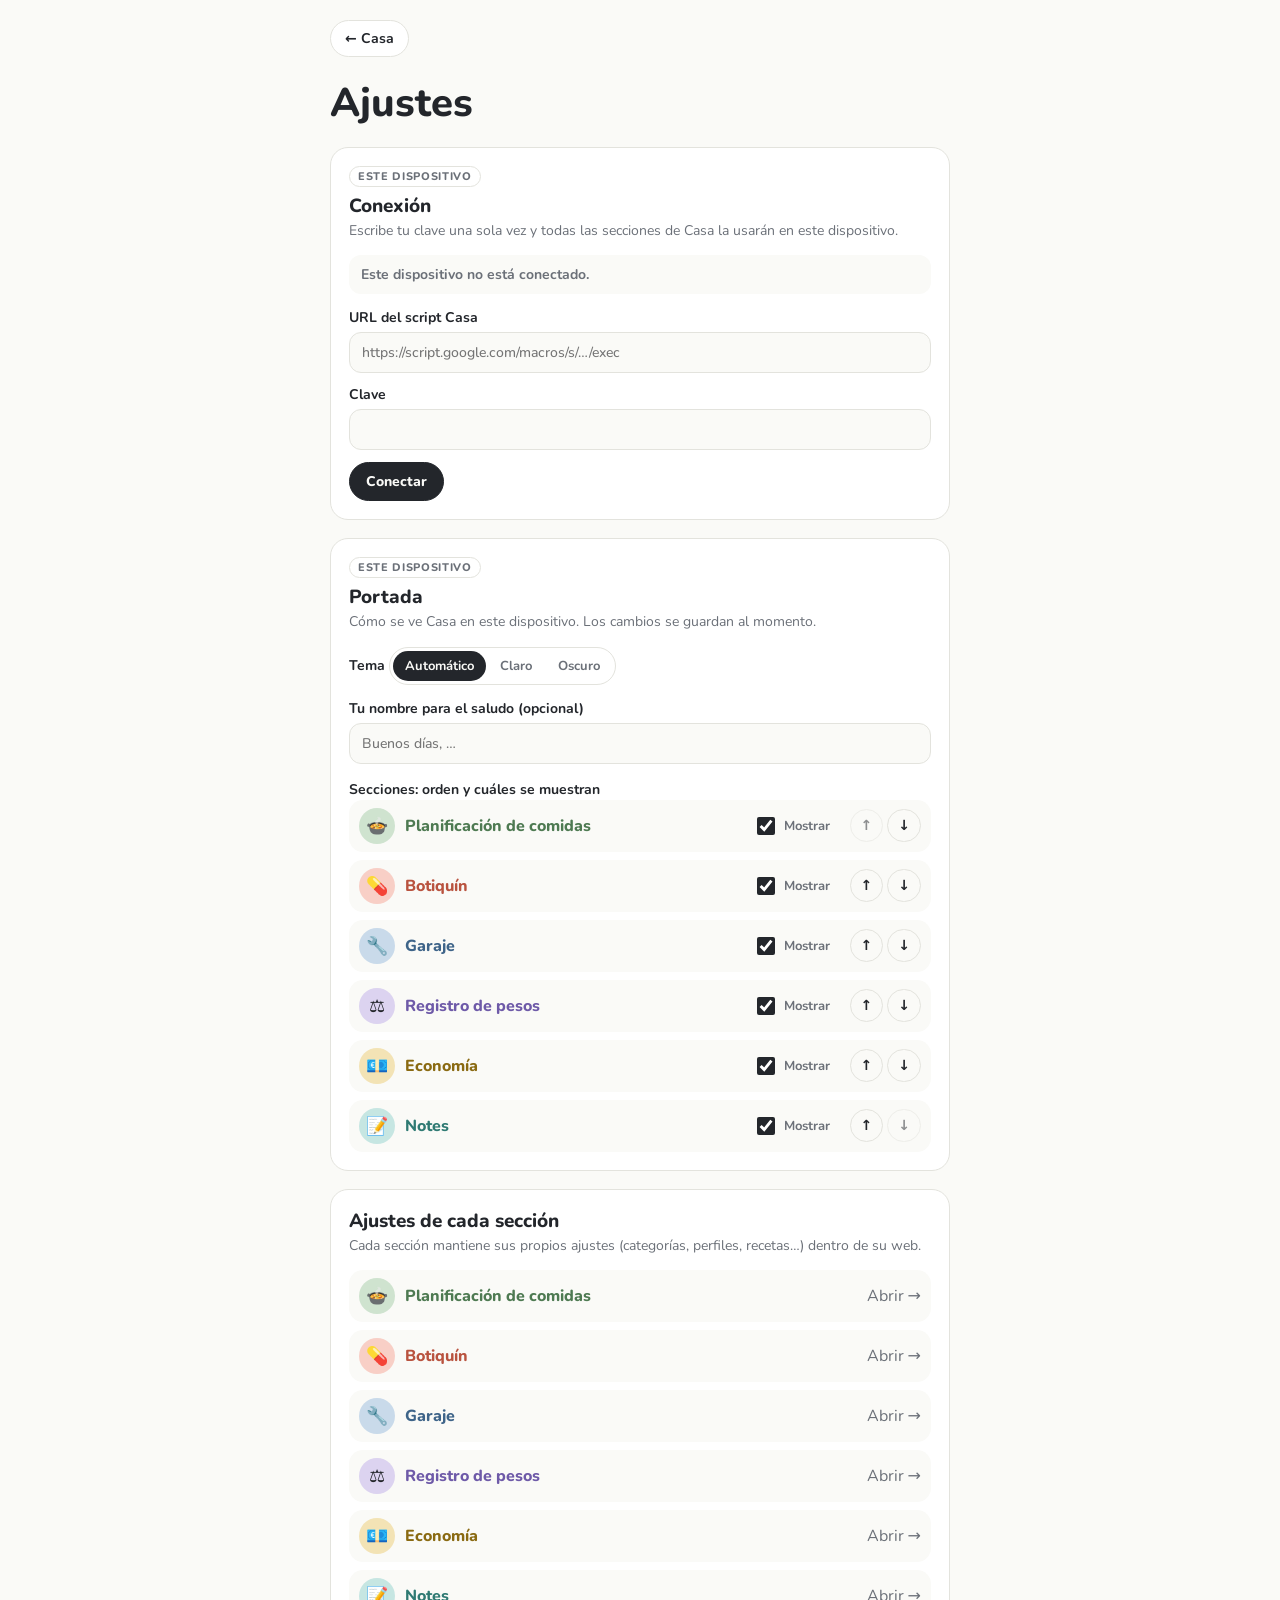
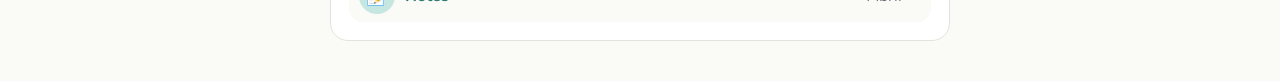
==== ajustes/index.html @ 03365c2d "Añadir script Casa con control de acceso y página de Ajustes - apps-script/: script único con clave " ====
<!doctype html>
<html lang="es">
<head>
<meta charset="utf-8">
<meta name="viewport" content="width=device-width, initial-scale=1, viewport-fit=cover">
<title>Ajustes · Casa</title>
<link rel="icon" href="data:image/svg+xml,<svg xmlns='http://www.w3.org/2000/svg' viewBox='0 0 100 100'><text y='.9em' font-size='90'>⚙️</text></svg>">
<link rel="preconnect" href="https://fonts.googleapis.com">
<link rel="preconnect" href="https://fonts.gstatic.com" crossorigin>
<link rel="stylesheet" href="https://fonts.googleapis.com/css2?family=Nunito:wght@500;700;800&display=swap">
<link rel="stylesheet" href="../comun/estilo.css">
<script src="../comun/casa.js"></script>
<style>
body { padding-block: max(20px, env(safe-area-inset-top, 0px)) max(40px, env(safe-area-inset-bottom, 0px)); font-size: 16px; }
main { max-width: 620px; margin: 0 auto; display: grid; gap: 18px; }

.top { display: flex; align-items: center; gap: 12px; }
.volver {
  display: inline-flex; align-items: center; gap: 6px; padding: 8px 14px; border-radius: 999px;
  border: 1.5px solid var(--line); background: var(--card); color: var(--fg); text-decoration: none; font-weight: 700; font-size: 14px;
}
.volver:hover, .volver:focus-visible { border-color: var(--muted); outline: none; }
h1 { margin: 6px 0 4px; font-weight: 800; font-size: clamp(30px, 7vw, 40px); line-height: 1.1; }

section {
  background: var(--card); border: 1px solid var(--line); border-radius: 18px;
  padding: 18px; display: grid; gap: 14px; min-width: 0;
}
section > header { display: grid; gap: 2px; }
h2 { margin: 0; font-size: 19px; font-weight: 800; }
.sub { margin: 0; color: var(--muted); font-size: 14px; line-height: 1.45; }
.ambito {
  justify-self: start; font-size: 11px; font-weight: 800; letter-spacing: .06em; text-transform: uppercase;
  color: var(--muted); border: 1px solid var(--line); border-radius: 999px; padding: 2px 8px; margin-bottom: 4px;
}

form { display: grid; gap: 12px; }
label.campo { display: grid; gap: 5px; font-weight: 700; font-size: 14px; }
input[type="text"], input[type="url"], input[type="password"], select {
  font: inherit; font-weight: 500; color: var(--fg); background: var(--bg);
  border: 1.5px solid var(--line); border-radius: 12px; padding: 10px 12px; width: 100%; min-width: 0;
}
input:focus-visible, select:focus-visible, button:focus-visible { outline: 2px solid var(--r3); outline-offset: 2px; }

.botones { display: flex; flex-wrap: wrap; gap: 8px; }
button {
  font: inherit; font-weight: 800; font-size: 14px; cursor: pointer;
  border-radius: 999px; padding: 9px 16px; border: 1.5px solid var(--line); background: var(--bg); color: var(--fg);
}
button.principal { background: var(--fg); color: var(--bg); border-color: var(--fg); }
button.peligro { color: var(--peligro); border-color: color-mix(in srgb, var(--peligro) 50%, transparent); }
button:disabled { opacity: .5; cursor: progress; }

.estado { margin: 0; font-size: 14px; font-weight: 700; padding: 10px 12px; border-radius: 12px; background: var(--bg); }
.estado.ok { color: var(--ok); }
.estado.error { color: var(--peligro); }
.estado.info { color: var(--muted); }

.segmentos { display: inline-flex; border: 1.5px solid var(--line); border-radius: 999px; padding: 3px; gap: 2px; flex-wrap: wrap; }
.segmentos label { position: relative; }
.segmentos input { position: absolute; opacity: 0; pointer-events: none; }
.segmentos span {
  display: block; padding: 6px 12px; border-radius: 999px; font-size: 13px; font-weight: 700; cursor: pointer; color: var(--muted);
}
.segmentos input:checked + span { background: var(--fg); color: var(--bg); }
.segmentos input:focus-visible + span { outline: 2px solid var(--r3); outline-offset: 1px; }

ul.lista { list-style: none; margin: 0; padding: 0; display: grid; gap: 8px; }
.fila {
  display: flex; align-items: center; gap: 10px; flex-wrap: wrap;
  padding: 8px 10px; border-radius: 14px; background: var(--bg);
}
.fila .emoji {
  display: grid; place-items: center; width: 36px; height: 36px; border-radius: 50%;
  background: var(--f); font-size: 18px; flex: none;
}
.fila .nombre { font-weight: 800; color: var(--r); flex: 1 1 140px; min-width: 0; }
.mover { display: flex; gap: 4px; }
.mover button, .visible { padding: 6px 10px; }
.visible { display: flex; align-items: center; gap: 6px; font-size: 13px; font-weight: 700; color: var(--muted); }
.visible input { width: 18px; height: 18px; accent-color: var(--fg); }

.clave-nueva {
  display: grid; gap: 8px; padding: 12px; border-radius: 14px;
  border: 2px dashed var(--ok); background: color-mix(in srgb, var(--ok) 8%, var(--bg));
}
.clave-nueva code { font-size: 22px; font-weight: 800; letter-spacing: .05em; word-break: break-all; font-family: ui-monospace, "SF Mono", Menlo, monospace; }

.registro { font-size: 14px; }
.registro .fila { display: grid; grid-template-columns: auto 1fr; gap: 2px 12px; }
.registro time { font-weight: 800; font-variant-numeric: tabular-nums; }
.registro .det { color: var(--muted); min-width: 0; overflow-wrap: anywhere; }
.vacio { color: var(--muted); font-size: 14px; margin: 0; }

.interruptor { display: flex; align-items: center; gap: 10px; font-weight: 700; font-size: 14px; cursor: pointer; }
.interruptor input { width: 20px; height: 20px; accent-color: var(--ok); }

.enlaces a { color: inherit; text-decoration: none; }
.enlaces a:hover .nombre, .enlaces a:focus-visible .nombre { text-decoration: underline; }
.enlaces .flecha { color: var(--muted); }
</style>
</head>
<body>
<main>
  <div class="top"><a class="volver" href="../">← Casa</a></div>
  <h1>Ajustes</h1>

  <!-- Conexión -->
  <section id="sec-conexion" aria-labelledby="t-conexion">
    <header>
      <span class="ambito">Este dispositivo</span>
      <h2 id="t-conexion">Conexión</h2>
      <p class="sub">Escribe tu clave una sola vez y todas las secciones de Casa la usarán en este dispositivo.</p>
    </header>
    <p class="estado info" id="estado-conexion">Este dispositivo no está conectado.</p>
    <form id="f-conexion" autocomplete="off">
      <label class="campo" id="campo-url">URL del script Casa
        <input type="url" id="i-url" name="url" placeholder="https://script.google.com/macros/s/…/exec" required>
      </label>
      <label class="campo">Clave
        <input type="password" id="i-clave" name="clave" required autocomplete="current-password">
      </label>
      <div class="botones">
        <button type="submit" class="principal" id="b-conectar">Conectar</button>
        <button type="button" class="peligro" id="b-desconectar" hidden>Desconectar este dispositivo</button>
      </div>
    </form>
  </section>

  <!-- Portada -->
  <section aria-labelledby="t-portada">
    <header>
      <span class="ambito">Este dispositivo</span>
      <h2 id="t-portada">Portada</h2>
      <p class="sub">Cómo se ve Casa en este dispositivo. Los cambios se guardan al momento.</p>
    </header>
    <div class="campo" role="group" aria-labelledby="l-tema">
      <span id="l-tema" style="font-weight:700;font-size:14px">Tema</span>
      <div class="segmentos" id="tema">
        <label><input type="radio" name="tema" id="tema-auto" value="auto"><span>Automático</span></label>
        <label><input type="radio" name="tema" id="tema-claro" value="claro"><span>Claro</span></label>
        <label><input type="radio" name="tema" id="tema-oscuro" value="oscuro"><span>Oscuro</span></label>
      </div>
    </div>
    <label class="campo">Tu nombre para el saludo (opcional)
      <input type="text" id="i-nombre" maxlength="30" placeholder="Buenos días, …">
    </label>
    <div class="campo">
      <span style="font-weight:700;font-size:14px">Secciones: orden y cuáles se muestran</span>
      <ul class="lista" id="lista-portada"></ul>
    </div>
  </section>

  <!-- Pareja (solo administrador) -->
  <section id="sec-pareja" aria-labelledby="t-pareja" hidden>
    <header>
      <span class="ambito">Script Casa · solo tú</span>
      <h2 id="t-pareja">Acceso de tu pareja</h2>
      <p class="sub">Tu pareja entra con su propia clave. Puedes cambiarla o quitarla cuando quieras sin que la tuya cambie.</p>
    </header>
    <p class="estado info" id="estado-pareja">Cargando…</p>
    <div class="clave-nueva" id="clave-nueva" hidden>
      <strong>Nueva clave de tu pareja</strong>
      <code id="clave-nueva-texto"></code>
      <p class="sub">Pásasela por un canal privado. Tendrá que escribirla en Ajustes, en su móvil. Por seguridad no se volverá a mostrar aquí; si la pierdes, crea otra.</p>
      <div class="botones"><button type="button" id="b-copiar">Copiar clave</button></div>
    </div>
    <div class="botones">
      <button type="button" id="b-nueva-clave">Crear clave</button>
      <button type="button" class="peligro" id="b-quitar-clave" hidden>Quitar acceso</button>
    </div>
    <div class="campo">
      <span style="font-weight:700;font-size:14px">Qué puede hacer en cada sección</span>
      <ul class="lista" id="lista-permisos"></ul>
    </div>
    <div class="botones">
      <button type="button" class="principal" id="b-guardar-permisos">Guardar permisos</button>
    </div>
    <p class="sub">Los permisos se aplican a las secciones a medida que pasan al script Casa. Las que aún no se han migrado siguen con su sistema de antes.</p>
  </section>

  <!-- Seguridad (solo administrador) -->
  <section id="sec-seguridad" aria-labelledby="t-seguridad" hidden>
    <header>
      <span class="ambito">Script Casa · solo tú</span>
      <h2 id="t-seguridad">Seguridad</h2>
      <p class="sub">Últimos intentos de entrar con una clave incorrecta (se guardan los 50 más recientes).</p>
    </header>
    <label class="interruptor"><input type="checkbox" id="i-aviso"> <span id="t-aviso">Avisarme por correo</span></label>
    <ul class="lista registro" id="lista-registro"></ul>
    <div class="botones"><button type="button" id="b-borrar-registro">Borrar registro</button></div>
  </section>

  <!-- Secciones -->
  <section aria-labelledby="t-secciones">
    <header>
      <h2 id="t-secciones">Ajustes de cada sección</h2>
      <p class="sub">Cada sección mantiene sus propios ajustes (categorías, perfiles, recetas…) dentro de su web.</p>
    </header>
    <ul class="lista enlaces" id="lista-enlaces"></ul>
  </section>
</main>

<script src="ajustes.js"></script>
</body>
</html>
---- comun/estilo.css ----
/* Casa: colores y base compartidos por la portada y Ajustes.
   Tema: automático según el sistema, o forzado con data-theme="light" / "dark" en <html>. */
:root {
  --bg: #FAFAF7; --fg: #23262B; --muted: #6B7078; --line: #E3E3DD; --card: #FFFFFF;
  --f1: #CFE3CF; --f2: #F8CFC6; --f3: #C9DAEA; --f4: #DCD3F0; --f5: #F3E3B5; --f6: #C6E6E2;
  --r1: #4E7A52; --r2: #B9533F; --r3: #3E6489; --r4: #6E5AA8; --r5: #8A6A12; --r6: #2F7A73;
  --ok: #3F7A4A; --aviso: #A0611A; --peligro: #B23B2E;
  --font: "Nunito", "Segoe UI", system-ui, sans-serif;
  color-scheme: light;
}
@media (prefers-color-scheme: dark) {
  :root:not([data-theme="light"]) {
    --bg: #17191C; --fg: #ECEDEF; --muted: #9CA1A8; --line: #2E3237; --card: #202328;
    --f1: #2F4632; --f2: #4E2F29; --f3: #283B4F; --f4: #3A3354; --f5: #4A3F22; --f6: #24413E;
    --r1: #9FCDA3; --r2: #F2A593; --r3: #9DC0E3; --r4: #C2B4EE; --r5: #E8CF85; --r6: #92D3CB;
    --ok: #8FD19B; --aviso: #E9B26B; --peligro: #F09486;
    color-scheme: dark;
  }
}
:root[data-theme="dark"] {
  --bg: #17191C; --fg: #ECEDEF; --muted: #9CA1A8; --line: #2E3237; --card: #202328;
  --f1: #2F4632; --f2: #4E2F29; --f3: #283B4F; --f4: #3A3354; --f5: #4A3F22; --f6: #24413E;
  --r1: #9FCDA3; --r2: #F2A593; --r3: #9DC0E3; --r4: #C2B4EE; --r5: #E8CF85; --r6: #92D3CB;
  --ok: #8FD19B; --aviso: #E9B26B; --peligro: #F09486;
  color-scheme: dark;
}

/* Color de cada sección */
.s-comidas  { --f: var(--f1); --r: var(--r1); }
.s-botiquin { --f: var(--f2); --r: var(--r2); }
.s-garaje   { --f: var(--f3); --r: var(--r3); }
.s-pesos    { --f: var(--f4); --r: var(--r4); }
.s-economia { --f: var(--f5); --r: var(--r5); }
.s-notes    { --f: var(--f6); --r: var(--r6); }

* { box-sizing: border-box; }
[hidden] { display: none !important; }

body {
  margin: 0; min-height: 100vh;
  background: var(--bg); color: var(--fg); font-family: var(--font);
  padding-left: max(16px, env(safe-area-inset-left, 0px));
  padding-right: max(16px, env(safe-area-inset-right, 0px));
}

@media (prefers-reduced-motion: reduce) {
  * { transition: none !important; }
}
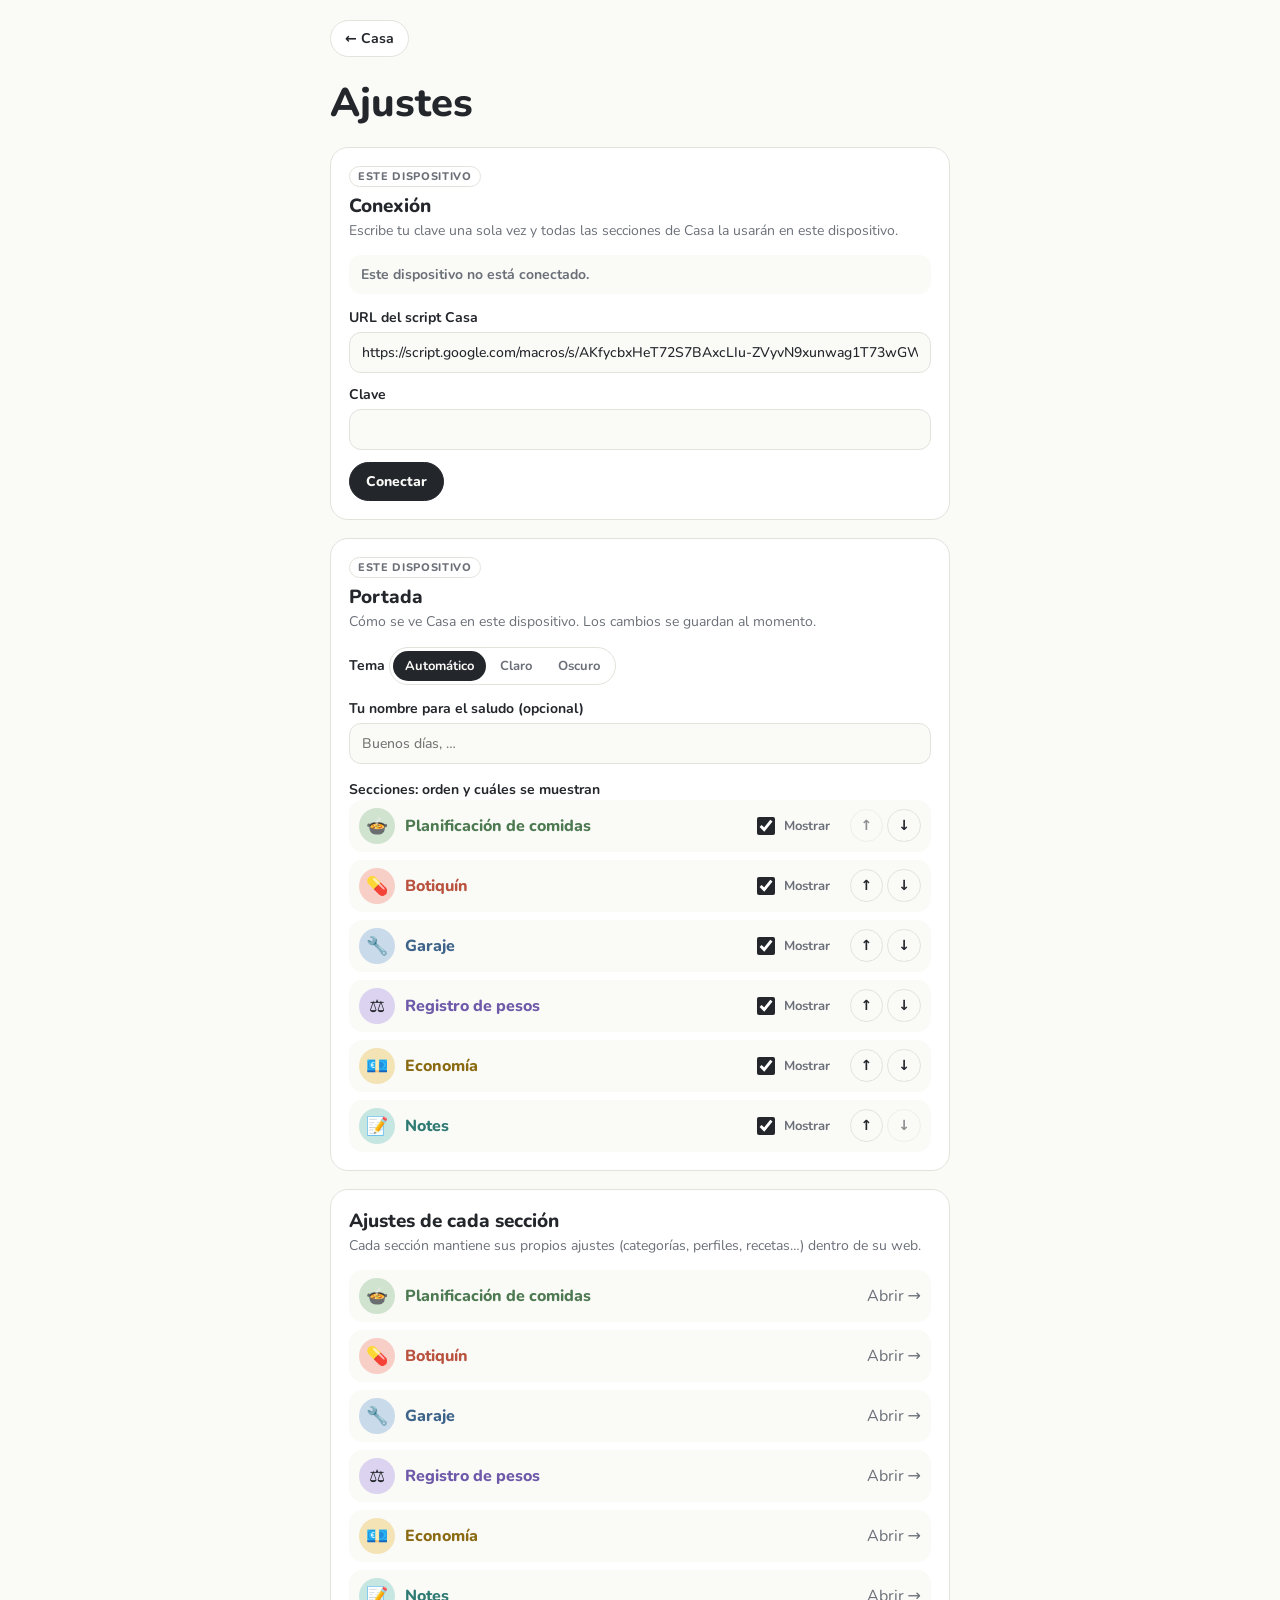
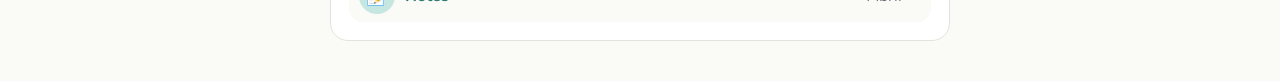
==== commit ee340c91: "Cargar los archivos comunes con número de versión para evitar copias antiguas en caché Co-Authored-B" ====
--- a/ajustes/index.html
+++ b/ajustes/index.html
@@ -8,8 +8,8 @@
 <link rel="preconnect" href="https://fonts.googleapis.com">
 <link rel="preconnect" href="https://fonts.gstatic.com" crossorigin>
 <link rel="stylesheet" href="https://fonts.googleapis.com/css2?family=Nunito:wght@500;700;800&display=swap">
-<link rel="stylesheet" href="../comun/estilo.css">
-<script src="../comun/casa.js"></script>
+<link rel="stylesheet" href="../comun/estilo.css?v=4">
+<script src="../comun/casa.js?v=4"></script>
 <style>
 body { padding-block: max(20px, env(safe-area-inset-top, 0px)) max(40px, env(safe-area-inset-bottom, 0px)); font-size: 16px; }
 main { max-width: 620px; margin: 0 auto; display: grid; gap: 18px; }
@@ -201,6 +201,6 @@
   </section>
 </main>
 
-<script src="ajustes.js"></script>
+<script src="ajustes.js?v=4"></script>
 </body>
 </html>
